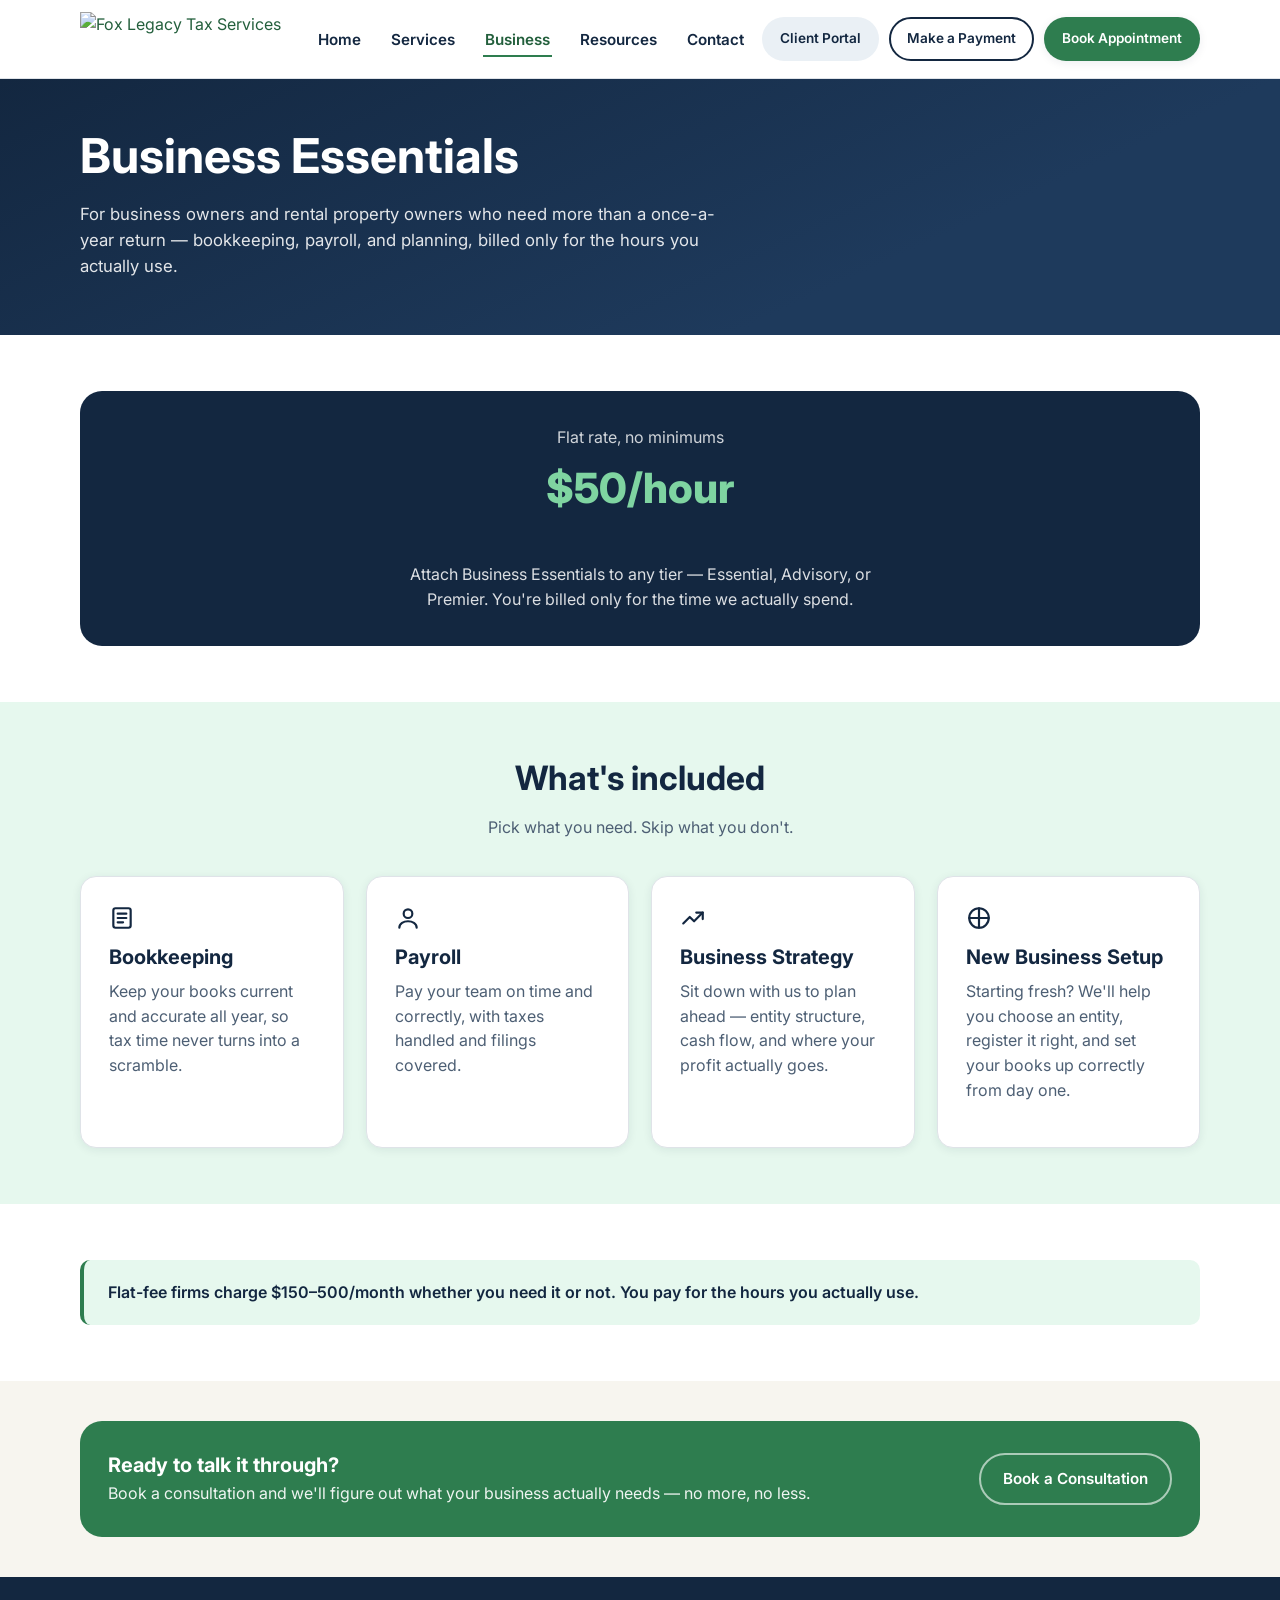
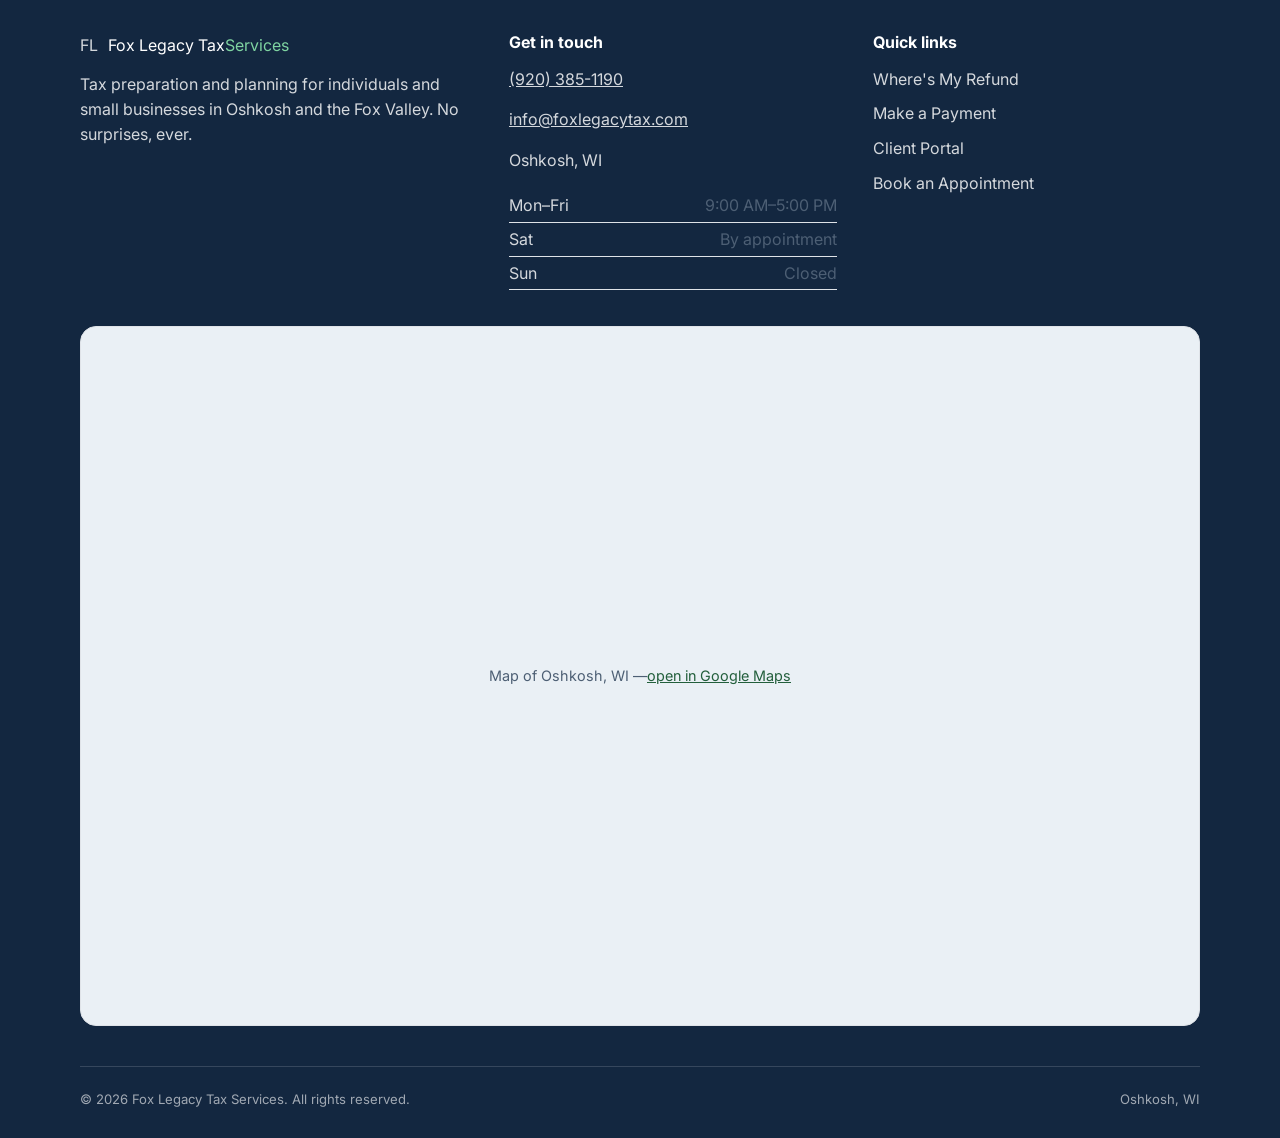
==== business.html @ 871ed2b9 "Initial Fox Legacy Tax website" ====
<!DOCTYPE html>
<html lang="en">
<head>
<meta charset="UTF-8">
<meta name="viewport" content="width=device-width, initial-scale=1.0">
<title>Bookkeeping Services Oshkosh WI | Business Essentials — Fox Legacy Tax</title>
<meta name="description" content="Bookkeeping, payroll, business strategy, and new business setup in Oshkosh, WI — billed at a flat $50/hour, only for the time you use. Attach to any tax tier.">
<link rel="canonical" href="business.html">
<link rel="preconnect" href="https://fonts.googleapis.com">
<link rel="preconnect" href="https://fonts.gstatic.com" crossorigin>
<link href="https://fonts.googleapis.com/css2?family=Inter:wght@400;500;600;700;800&display=swap" rel="stylesheet">
<link rel="stylesheet" href="styles.css">
</head>
<body data-page="business">
<a class="skip-link" href="#main">Skip to main content</a>

<header class="site-header">
  <div class="header-inner">
    <a class="logo" href="index.html">
      <img src="logo.png" alt="Fox Legacy Tax Services" class="logo-img">
    </a>

    <nav class="main-nav" aria-label="Primary">
      <ul>
        <li><a href="index.html">Home</a></li>
        <li><a href="services.html">Services</a></li>
        <li><a href="business.html" aria-current="page">Business</a></li>
        <li><a href="resources.html">Resources</a></li>
        <li><a href="contact.html">Contact</a></li>
      </ul>
    </nav>

    <div class="header-actions">
      <a class="btn btn-ghost btn-sm btn-portal" href="https://foxlegacytax.securefilepro.com/portal/#/login" target="_blank" rel="noopener">Client Portal</a>
      <a class="btn btn-outline btn-sm btn-payment" href="payment.html">Make a Payment</a>
      <a class="btn btn-primary btn-sm" href="https://calendar.app.google/As5t43ddRw9j4L8s5" target="_blank" rel="noopener">Book Appointment</a>
      <button class="hamburger" type="button" aria-expanded="false" aria-controls="mobile-menu" aria-label="Open menu">
        <svg viewBox="0 0 24 24" fill="none" stroke="currentColor" stroke-width="2" stroke-linecap="round" aria-hidden="true"><line x1="3" y1="6" x2="21" y2="6"/><line x1="3" y1="12" x2="21" y2="12"/><line x1="3" y1="18" x2="21" y2="18"/></svg>
      </button>
    </div>
  </div>

  <nav class="mobile-menu" id="mobile-menu" aria-label="Mobile">
    <ul>
      <li><a href="index.html">Home</a></li>
      <li><a href="services.html">Services</a></li>
      <li><a href="business.html" aria-current="page">Business</a></li>
      <li><a href="resources.html">Resources</a></li>
      <li><a href="contact.html">Contact</a></li>
      <li><hr class="mobile-divider"></li>
      <li><a href="https://foxlegacytax.securefilepro.com/portal/#/login" target="_blank" rel="noopener">Client Portal</a></li>
      <li><a href="payment.html">Make a Payment</a></li>
    </ul>
  </nav>
</header>

<main id="main">

  <section class="page-hero">
    <div class="container">
      <h1>Business Essentials</h1>
      <p>For business owners and rental property owners who need more than a once-a-year return — bookkeeping, payroll, and planning, billed only for the hours you actually use.</p>
    </div>
  </section>

  <section class="section-white">
    <div class="container">
      <div class="rate-banner">
        <p class="muted" style="color:rgba(255,255,255,0.8);margin-bottom:6px;">Flat rate, no minimums</p>
        <p class="rate">$50/hour</p>
        <p style="color:rgba(255,255,255,0.85);max-width:520px;margin:10px auto 0;">Attach Business Essentials to any tier — Essential, Advisory, or Premier. You're billed only for the time we actually spend.</p>
      </div>
    </div>
  </section>

  <section class="section-mint">
    <div class="container">
      <div class="section-head">
        <h2>What's included</h2>
        <p class="muted">Pick what you need. Skip what you don't.</p>
      </div>

      <div class="card-grid cols-4">
        <div class="card">
          <span class="icon-wrap" aria-hidden="true" style="margin-bottom:14px;display:flex;">
            <svg viewBox="0 0 24 24" fill="none" stroke="currentColor" stroke-width="2" stroke-linecap="round" stroke-linejoin="round" width="26" height="26"><rect x="4" y="3" width="16" height="18" rx="2"/><path d="M8 8h8M8 12h8M8 16h5"/></svg>
          </span>
          <h3>Bookkeeping</h3>
          <p class="muted">Keep your books current and accurate all year, so tax time never turns into a scramble.</p>
        </div>
        <div class="card">
          <span class="icon-wrap" aria-hidden="true" style="margin-bottom:14px;display:flex;">
            <svg viewBox="0 0 24 24" fill="none" stroke="currentColor" stroke-width="2" stroke-linecap="round" stroke-linejoin="round" width="26" height="26"><circle cx="12" cy="8" r="4"/><path d="M4 21c0-4 4-6 8-6s8 2 8 6"/></svg>
          </span>
          <h3>Payroll</h3>
          <p class="muted">Pay your team on time and correctly, with taxes handled and filings covered.</p>
        </div>
        <div class="card">
          <span class="icon-wrap" aria-hidden="true" style="margin-bottom:14px;display:flex;">
            <svg viewBox="0 0 24 24" fill="none" stroke="currentColor" stroke-width="2" stroke-linecap="round" stroke-linejoin="round" width="26" height="26"><path d="M3 17l6-6 4 4 8-8"/><path d="M15 7h6v6"/></svg>
          </span>
          <h3>Business Strategy</h3>
          <p class="muted">Sit down with us to plan ahead — entity structure, cash flow, and where your profit actually goes.</p>
        </div>
        <div class="card">
          <span class="icon-wrap" aria-hidden="true" style="margin-bottom:14px;display:flex;">
            <svg viewBox="0 0 24 24" fill="none" stroke="currentColor" stroke-width="2" stroke-linecap="round" stroke-linejoin="round" width="26" height="26"><path d="M12 3v18M3 12h18"/><circle cx="12" cy="12" r="9"/></svg>
          </span>
          <h3>New Business Setup</h3>
          <p class="muted">Starting fresh? We'll help you choose an entity, register it right, and set your books up correctly from day one.</p>
        </div>
      </div>
    </div>
  </section>

  <section class="section-white">
    <div class="container">
      <div class="comparison-line">
        Flat-fee firms charge $150–500/month whether you need it or not. You pay for the hours you actually use.
      </div>
    </div>
  </section>

  <section class="section-tight">
    <div class="container">
      <div class="referral-banner">
        <div>
          <h3>Ready to talk it through?</h3>
          <p>Book a consultation and we'll figure out what your business actually needs — no more, no less.</p>
        </div>
        <a class="btn btn-outline-light" href="https://calendar.app.google/As5t43ddRw9j4L8s5" target="_blank" rel="noopener">Book a Consultation</a>
      </div>
    </div>
  </section>

</main>

<footer class="site-footer">
  <div class="container">
    <div class="footer-grid">
      <div>
        <a class="footer-logo" href="index.html">
          <span class="logo-mark" aria-hidden="true">FL</span>
          <span class="logo-word">Fox Legacy Tax<span>Services</span></span>
        </a>
        <p>Tax preparation and planning for individuals and small businesses in Oshkosh and the Fox Valley. No surprises, ever.</p>
      </div>

      <div>
        <h4>Get in touch</h4>
        <p><a href="tel:+19203851190">(920) 385-1190</a></p>
        <p><a href="mailto:info@foxlegacytax.com">info@foxlegacytax.com</a></p>
        <p>Oshkosh, WI<br><!-- TODO: add street address once confirmed --></p>
        <table class="hours-table footer-hours">
          <tbody>
            <tr><td>Mon–Fri</td><td>9:00 AM–5:00 PM</td></tr>
            <tr><td>Sat</td><td>By appointment</td></tr>
            <tr><td>Sun</td><td>Closed</td></tr>
          </tbody>
        </table>
      </div>

      <div>
        <h4>Quick links</h4>
        <ul class="footer-list">
          <li><a href="https://www.irs.gov/wheres-my-refund" target="_blank" rel="noopener">Where's My Refund</a></li>
          <li><a href="payment.html">Make a Payment</a></li>
          <li><a href="https://foxlegacytax.securefilepro.com/portal/#/login" target="_blank" rel="noopener">Client Portal</a></li>
          <li><a href="https://calendar.app.google/As5t43ddRw9j4L8s5" target="_blank" rel="noopener">Book an Appointment</a></li>
        </ul>
      </div>
    </div>

    <div class="map-embed" style="margin-top:36px;">
      <div class="map-fallback">Map of Oshkosh, WI — <a href="https://www.google.com/maps/place/Oshkosh,+WI" target="_blank" rel="noopener">open in Google Maps</a></div>
      <iframe src="https://maps.google.com/maps?q=Oshkosh,%20WI&z=12&output=embed" title="Map showing Oshkosh, Wisconsin" loading="lazy" referrerpolicy="no-referrer-when-downgrade"></iframe>
    </div>

    <div class="footer-bottom">
      <span>&copy; 2026 Fox Legacy Tax Services. All rights reserved.</span>
      <span>Oshkosh, WI</span>
    </div>
  </div>
</footer>

<script src="script.js"></script>
</body>
</html>
---- styles.css ----
/* ==========================================================================
   Fox Legacy Tax Services — shared stylesheet
   ========================================================================== */

:root {
  --navy: #132740;
  --navy-light: #1e3a5c;
  --navy-tint: #eaf0f5;
  --green: #2e7d4f;
  --green-dark: #235f3c;
  --gold: #ffd700;
  --gold-dark: #d4a824;
  --mint: #7fd4a1;
  --mint-tint: #e6f8ee;
  --off-white: #f7f5ef;
  --white: #ffffff;
  --ink: #132740;
  --muted: #4d5f74;
  --border: #dfe3e8;

  --radius-lg: 22px;
  --radius-md: 16px;
  --radius-sm: 10px;

  --shadow-sm: 0 2px 10px rgba(19, 39, 64, 0.08);
  --shadow-md: 0 10px 28px rgba(19, 39, 64, 0.14);

  --max-width: 1160px;

  --font-sans: 'Inter', -apple-system, BlinkMacSystemFont, 'Segoe UI', Helvetica, Arial, sans-serif;
}

*,
*::before,
*::after {
  box-sizing: border-box;
}

html {
  scroll-behavior: smooth;
}

body {
  margin: 0;
  font-family: var(--font-sans);
  color: var(--ink);
  background: var(--off-white);
  line-height: 1.55;
  -webkit-font-smoothing: antialiased;
}

img,
svg {
  max-width: 100%;
  display: block;
}

a {
  color: var(--green-dark);
}

a:focus-visible,
button:focus-visible,
input:focus-visible,
summary:focus-visible {
  outline: 3px solid var(--mint);
  outline-offset: 2px;
}

.container {
  width: 100%;
  max-width: var(--max-width);
  margin: 0 auto;
  padding: 0 20px;
}

h1, h2, h3, h4 {
  color: var(--navy);
  line-height: 1.2;
  margin: 0 0 0.5em;
}

h1 { font-size: clamp(2rem, 4.5vw, 3rem); }
h2 { font-size: clamp(1.5rem, 3vw, 2.1rem); }
h3 { font-size: 1.25rem; }

p { margin: 0 0 1em; }

.muted { color: var(--muted); }

.visually-hidden {
  position: absolute;
  width: 1px;
  height: 1px;
  padding: 0;
  margin: -1px;
  overflow: hidden;
  clip: rect(0, 0, 0, 0);
  white-space: nowrap;
  border: 0;
}

.skip-link {
  position: absolute;
  left: 10px;
  top: -60px;
  background: var(--navy);
  color: var(--white);
  padding: 10px 18px;
  border-radius: var(--radius-sm);
  z-index: 200;
  transition: top 0.15s ease;
}

.skip-link:focus {
  top: 10px;
}

/* ---------- Buttons ---------- */

.btn {
  display: inline-flex;
  align-items: center;
  justify-content: center;
  gap: 8px;
  font-family: var(--font-sans);
  font-weight: 600;
  font-size: 0.95rem;
  text-decoration: none;
  padding: 12px 22px;
  border-radius: 999px;
  border: 2px solid transparent;
  cursor: pointer;
  transition: transform 0.12s ease, box-shadow 0.12s ease, background 0.15s ease, color 0.15s ease;
  white-space: nowrap;
}

.btn:hover {
  transform: translateY(-1px);
}

.btn-primary {
  background: var(--green);
  color: var(--white);
  box-shadow: var(--shadow-sm);
}

.btn-primary:hover {
  background: var(--green-dark);
  color: var(--white);
}

.btn-outline {
  background: transparent;
  border-color: var(--navy);
  color: var(--navy);
}

.btn-outline:hover {
  background: var(--navy);
  color: var(--white);
}

.btn-outline-light {
  background: transparent;
  border-color: rgba(255, 255, 255, 0.6);
  color: var(--white);
}

.btn-outline-light:hover {
  background: var(--white);
  color: var(--navy);
}

.btn-ghost {
  background: var(--navy-tint);
  color: var(--navy);
}

.btn-ghost:hover {
  background: var(--border);
}

.btn-sm {
  padding: 9px 16px;
  font-size: 0.85rem;
}

.btn-block {
  width: 100%;
}

/* ---------- Header ---------- */

.site-header {
  position: sticky;
  top: 0;
  z-index: 100;
  background: var(--white);
  border-bottom: 1px solid var(--border);
}

.header-inner {
  max-width: var(--max-width);
  margin: 0 auto;
  padding: 12px 20px;
  display: flex;
  align-items: center;
  gap: 16px;
}

.logo {
  display: flex;
  align-items: center;
  gap: 10px;
  text-decoration: none;
  flex-shrink: 0;
  margin-right: auto;
}

.logo-img {
  height: 54px;
  width: auto;
  max-width: 240px;
}

@media (max-width: 480px) {
  .logo-img {
    height: 48px;
  }
}

.main-nav {
  display: none;
}

.main-nav ul {
  display: flex;
  list-style: none;
  margin: 0;
  padding: 0;
  gap: 26px;
}

.main-nav a {
  text-decoration: none;
  color: var(--navy);
  font-weight: 600;
  font-size: 0.95rem;
  padding: 6px 2px;
  border-bottom: 2px solid transparent;
}

.main-nav a:hover {
  color: var(--green-dark);
}

.main-nav a[aria-current="page"] {
  border-bottom-color: var(--green);
  color: var(--green-dark);
}

.header-actions {
  display: flex;
  align-items: center;
  gap: 10px;
}

.header-actions .btn-portal,
.header-actions .btn-payment {
  display: none;
}

.hamburger {
  display: inline-flex;
  align-items: center;
  justify-content: center;
  width: 44px;
  height: 44px;
  border-radius: var(--radius-sm);
  border: 1px solid var(--border);
  background: var(--white);
  cursor: pointer;
  flex-shrink: 0;
}

.hamburger svg {
  width: 22px;
  height: 22px;
}

.mobile-menu {
  display: none;
  border-top: 1px solid var(--border);
  background: var(--white);
}

.mobile-menu.is-open {
  display: block;
}

.mobile-menu ul {
  list-style: none;
  margin: 0;
  padding: 10px 20px 20px;
  display: flex;
  flex-direction: column;
  gap: 4px;
}

.mobile-menu a {
  display: block;
  padding: 12px 6px;
  text-decoration: none;
  color: var(--navy);
  font-weight: 600;
  border-bottom: 1px solid var(--border);
}

.mobile-menu a[aria-current="page"] {
  color: var(--green-dark);
}

.mobile-menu .mobile-divider {
  border: none;
  border-top: 1px solid var(--border);
  margin: 6px 0;
}

@media (min-width: 900px) {
  .main-nav {
    display: block;
  }

  .header-actions .btn-portal,
  .header-actions .btn-payment {
    display: inline-flex;
  }

  .hamburger,
  .mobile-menu {
    display: none !important;
  }
}

/* Keep the logo + "Book Appointment" + hamburger from overflowing on narrow phones */
@media (max-width: 480px) {
  .header-inner {
    padding: 10px 14px;
    gap: 8px;
  }

  .logo-mark {
    width: 36px;
    height: 36px;
    border-radius: 10px;
    font-size: 0.9rem;
  }

  .logo-word {
    font-size: 0.95rem;
  }

  .logo-word span {
    font-size: 0.6rem;
  }

  .header-actions {
    gap: 8px;
  }

  .header-actions .btn-primary.btn-sm {
    padding: 8px 14px;
    font-size: 0.8rem;
  }

  .hamburger {
    width: 40px;
    height: 40px;
  }
}

/* ---------- Hero ---------- */

.hero {
  background: linear-gradient(155deg, var(--navy) 0%, var(--navy-light) 70%);
  color: var(--white);
  padding: 64px 0 72px;
}

.hero-inner {
  max-width: 760px;
}

.hero .eyebrow {
  display: inline-block;
  background: rgba(127, 212, 161, 0.18);
  color: var(--mint);
  font-weight: 700;
  font-size: 0.8rem;
  letter-spacing: 0.06em;
  text-transform: uppercase;
  padding: 6px 14px;
  border-radius: 999px;
  margin-bottom: 18px;
}

.hero h1 {
  color: var(--white);
  margin-bottom: 0.4em;
}

.hero p.lead {
  color: rgba(255, 255, 255, 0.88);
  font-size: 1.1rem;
  max-width: 620px;
}

.hero-actions {
  display: flex;
  flex-wrap: wrap;
  gap: 14px;
  margin-top: 28px;
}

/* small page header used on interior pages */
.page-hero {
  background: linear-gradient(155deg, var(--navy) 0%, var(--navy-light) 70%);
  color: var(--white);
  padding: 48px 0 56px;
}

.page-hero h1 {
  color: var(--white);
  margin-bottom: 0.35em;
}

.page-hero p {
  color: rgba(255, 255, 255, 0.88);
  max-width: 640px;
  font-size: 1.05rem;
  margin-bottom: 0;
}

/* ---------- Sections ---------- */

section {
  padding: 56px 0;
}

.section-tight {
  padding: 40px 0;
}

.section-navy {
  background: var(--navy);
  color: var(--white);
}

.section-navy h2 {
  color: var(--white);
}

.section-mint {
  background: var(--mint-tint);
}

.section-white {
  background: var(--white);
}

.section-head {
  max-width: 680px;
  margin: 0 auto 36px;
  text-align: center;
}

.section-head.align-left {
  margin-left: 0;
  text-align: left;
}

/* ---------- Positioning band ---------- */

.positioning {
  background: var(--white);
  border-radius: var(--radius-lg);
  padding: 40px;
  box-shadow: var(--shadow-sm);
  max-width: 900px;
  margin: -40px auto 0;
  position: relative;
  z-index: 2;
}

.positioning p {
  font-size: 1.08rem;
  color: var(--navy);
  margin: 0;
}

/* ---------- Cards grid ---------- */

.card-grid {
  display: grid;
  grid-template-columns: 1fr;
  gap: 22px;
}

@media (min-width: 640px) {
  .card-grid.cols-2 { grid-template-columns: 1fr 1fr; }
  .card-grid.cols-4 { grid-template-columns: repeat(2, 1fr); }
}

@media (min-width: 960px) {
  .card-grid.cols-3 { grid-template-columns: repeat(3, 1fr); }
  .card-grid.cols-4 { grid-template-columns: repeat(4, 1fr); }
}

.card {
  background: var(--white);
  border-radius: var(--radius-md);
  padding: 28px;
  box-shadow: var(--shadow-sm);
  border: 1px solid var(--border);
}

/* quick access strip */

.quick-links {
  display: grid;
  grid-template-columns: 1fr;
  gap: 16px;
}

@media (min-width: 640px) {
  .quick-links { grid-template-columns: repeat(2, 1fr); }
}

@media (min-width: 960px) {
  .quick-links { grid-template-columns: repeat(4, 1fr); }
}

.quick-card {
  background: var(--white);
  border-radius: var(--radius-md);
  padding: 24px 20px;
  text-align: center;
  text-decoration: none;
  box-shadow: var(--shadow-sm);
  border: 2px solid transparent;
  transition: border-color 0.15s ease, transform 0.15s ease;
  display: flex;
  flex-direction: column;
  align-items: center;
  gap: 10px;
}

.quick-card:hover {
  border-color: var(--green);
  transform: translateY(-3px);
}

.quick-card .icon-wrap {
  width: 56px;
  height: 56px;
  border-radius: 50%;
  background: var(--mint-tint);
  display: flex;
  align-items: center;
  justify-content: center;
  color: var(--green-dark);
}

.quick-card .icon-wrap svg {
  width: 28px;
  height: 28px;
}

.quick-card strong {
  color: var(--navy);
  font-size: 1rem;
}

.quick-card span.detail {
  font-size: 0.85rem;
  color: var(--muted);
}

/* ---------- Referral banner ---------- */

.referral-banner {
  background: var(--green);
  color: var(--white);
  border-radius: var(--radius-lg);
  padding: 32px 28px;
  display: flex;
  flex-wrap: wrap;
  align-items: center;
  justify-content: space-between;
  gap: 20px;
}

.referral-banner h3 {
  color: var(--white);
  margin: 0 0 4px;
}

.referral-banner p {
  margin: 0;
  color: rgba(255, 255, 255, 0.92);
}

/* ---------- Tier staircase (services page) ---------- */

.tier-staircase {
  display: grid;
  grid-template-columns: 1fr;
  gap: 24px;
  align-items: end;
}

@media (min-width: 900px) {
  .tier-staircase {
    grid-template-columns: repeat(3, 1fr);
  }
}

.tier-card {
  background: var(--white);
  border-radius: var(--radius-lg);
  padding: 32px 28px;
  box-shadow: var(--shadow-sm);
  border: 1px solid var(--border);
  position: relative;
  display: flex;
  flex-direction: column;
}

.tier-card--premier {
  background: var(--green);
  color: var(--white);
  box-shadow: var(--shadow-md);
}

@media (min-width: 900px) {
  .tier-card--essential { align-self: end; }
  .tier-card--advisory { align-self: end; padding-bottom: 48px; }
  .tier-card--premier {
    align-self: stretch;
    padding-bottom: 56px;
    transform: translateY(-14px);
  }
}

.tier-card--premier h3,
.tier-card--premier .tier-price {
  color: var(--white);
}

.tier-card--premier .muted {
  color: rgba(255, 255, 255, 0.85);
}

.tier-card--premier .tier-list li::before {
  color: var(--mint);
}

.tier-badge {
  position: absolute;
  top: -14px;
  right: 24px;
  background: var(--navy);
  color: var(--white);
  font-size: 0.75rem;
  font-weight: 700;
  padding: 6px 14px;
  border-radius: 999px;
  letter-spacing: 0.03em;
}

.tier-price {
  font-size: 2.1rem;
  font-weight: 800;
  color: var(--navy);
  margin: 6px 0 2px;
}

.tier-price sup {
  font-size: 1rem;
  font-weight: 600;
}

.tier-list {
  list-style: none;
  margin: 18px 0 24px;
  padding: 0;
  flex-grow: 1;
}

.tier-list li {
  position: relative;
  padding-left: 26px;
  margin-bottom: 10px;
}

.tier-list li::before {
  content: "✓";
  position: absolute;
  left: 0;
  color: var(--green);
  font-weight: 700;
}

.tier-note {
  font-size: 0.85rem;
  text-align: center;
  color: var(--muted);
  margin-top: 28px;
}

/* ---------- Quiz ---------- */

.quiz-card {
  background: var(--white);
  border-radius: var(--radius-lg);
  box-shadow: var(--shadow-sm);
  padding: 32px;
  max-width: 720px;
  margin: 0 auto;
}

.quiz-progress {
  display: flex;
  gap: 6px;
  margin-bottom: 22px;
}

.quiz-progress span {
  height: 6px;
  flex: 1;
  border-radius: 999px;
  background: var(--border);
}

.quiz-progress span.filled {
  background: var(--green);
}

.quiz-step {
  display: none;
  animation: fadeIn 0.25s ease;
}

.quiz-step.is-active {
  display: block;
}

@keyframes fadeIn {
  from { opacity: 0; transform: translateY(6px); }
  to { opacity: 1; transform: translateY(0); }
}

.quiz-options {
  display: grid;
  gap: 12px;
  margin-top: 18px;
}

.quiz-option {
  text-align: left;
  padding: 14px 18px;
  border-radius: var(--radius-sm);
  border: 2px solid var(--border);
  background: var(--off-white);
  font: inherit;
  font-weight: 600;
  color: var(--navy);
  cursor: pointer;
  transition: border-color 0.15s ease, background 0.15s ease;
}

.quiz-option:hover {
  border-color: var(--green);
  background: var(--mint-tint);
}

.quiz-result {
  display: none;
  text-align: center;
  animation: fadeIn 0.3s ease;
}

.quiz-result.is-active {
  display: block;
}

.quiz-result .result-tier {
  color: var(--green-dark);
  font-size: 1.6rem;
  font-weight: 800;
  margin-bottom: 6px;
}

.quiz-result-actions {
  display: flex;
  flex-wrap: wrap;
  gap: 12px;
  justify-content: center;
  margin-top: 22px;
}

.quiz-restart {
  background: none;
  border: none;
  color: var(--muted);
  text-decoration: underline;
  cursor: pointer;
  font: inherit;
  margin-top: 16px;
}

/* ---------- Estimator ---------- */

.estimator {
  background: var(--white);
  border-radius: var(--radius-lg);
  box-shadow: var(--shadow-sm);
  padding: 32px;
  display: grid;
  grid-template-columns: 1fr;
  gap: 28px;
}

@media (min-width: 900px) {
  .estimator {
    grid-template-columns: 1.3fr 1fr;
  }
}

.estimator-tier-select {
  display: flex;
  gap: 10px;
  flex-wrap: wrap;
  margin-bottom: 22px;
}

.tier-pill {
  padding: 10px 18px;
  border-radius: 999px;
  border: 2px solid var(--border);
  background: var(--off-white);
  font-weight: 700;
  cursor: pointer;
  font: inherit;
  color: var(--navy);
}

.tier-pill.is-selected {
  border-color: var(--green);
  background: var(--mint-tint);
  color: var(--green-dark);
}

.estimator-item {
  display: flex;
  align-items: center;
  justify-content: space-between;
  gap: 12px;
  padding: 12px 0;
  border-bottom: 1px solid var(--border);
}

.estimator-item:last-child {
  border-bottom: none;
}

.estimator-item-label {
  display: flex;
  align-items: flex-start;
  gap: 10px;
  font-weight: 600;
  color: var(--navy);
}

.estimator-item-label .item-price {
  display: block;
  font-weight: 500;
  color: var(--muted);
  font-size: 0.85rem;
}

.estimator-control {
  display: flex;
  align-items: center;
  gap: 8px;
  flex-shrink: 0;
}

.stepper {
  display: flex;
  align-items: center;
  border: 1px solid var(--border);
  border-radius: 999px;
  overflow: hidden;
}

.stepper button {
  width: 32px;
  height: 32px;
  border: none;
  background: var(--off-white);
  font-size: 1.1rem;
  cursor: pointer;
  color: var(--navy);
}

.stepper output {
  width: 30px;
  text-align: center;
  font-weight: 700;
}

@media (max-width: 480px) {
  .estimator-item {
    flex-direction: column;
    align-items: flex-start;
    gap: 10px;
  }

  .estimator-control {
    align-self: flex-start;
  }
}

input[type="checkbox"].check-toggle {
  width: 22px;
  height: 22px;
  accent-color: var(--green);
}

.estimator-summary {
  background: var(--navy);
  color: var(--white);
  border-radius: var(--radius-md);
  padding: 26px;
  align-self: start;
  position: sticky;
  top: 90px;
}

.estimator-summary h3 {
  color: var(--white);
  margin-bottom: 4px;
}

.estimator-total {
  font-size: 2.4rem;
  font-weight: 800;
  color: var(--mint);
  margin: 10px 0;
}

.estimator-summary .disclaimer {
  font-size: 0.82rem;
  color: rgba(255, 255, 255, 0.75);
  margin-top: 14px;
}

/* ---------- Business page ---------- */

.rate-banner {
  background: var(--navy);
  color: var(--white);
  border-radius: var(--radius-lg);
  padding: 34px;
  text-align: center;
}

.rate-banner .rate {
  font-size: 2.6rem;
  font-weight: 800;
  color: var(--mint);
}

.comparison-line {
  background: var(--mint-tint);
  border-left: 4px solid var(--green);
  border-radius: var(--radius-sm);
  padding: 20px 24px;
  font-weight: 600;
  color: var(--navy);
}

/* ---------- Resources ---------- */

.resource-card {
  background: var(--white);
  border-radius: var(--radius-lg);
  box-shadow: var(--shadow-sm);
  border: 1px solid var(--border);
  overflow: hidden;
}

.resource-card > a.resource-link,
.resource-card summary {
  display: flex;
  align-items: center;
  gap: 18px;
  padding: 24px 28px;
  cursor: pointer;
  text-decoration: none;
  color: inherit;
  list-style: none;
}

.resource-card summary::-webkit-details-marker {
  display: none;
}

.resource-card .icon-wrap {
  width: 50px;
  height: 50px;
  border-radius: 50%;
  background: var(--mint-tint);
  color: var(--green-dark);
  display: flex;
  align-items: center;
  justify-content: center;
  flex-shrink: 0;
}

.resource-card .icon-wrap svg {
  width: 26px;
  height: 26px;
}

.resource-card h3 {
  margin: 0 0 2px;
}

.resource-card p {
  margin: 0;
  color: var(--muted);
  font-size: 0.92rem;
}

.resource-card .chevron {
  margin-left: auto;
  color: var(--muted);
  flex-shrink: 0;
  transition: transform 0.15s ease;
}

details.resource-card[open] .chevron {
  transform: rotate(45deg);
}

.resource-body {
  padding: 0 28px 26px 28px + 68px;
  padding: 0 28px 26px 96px;
  color: var(--muted);
}

.resource-body ul {
  margin: 0;
  padding-left: 20px;
}

.resource-body li {
  margin-bottom: 8px;
}

@media (max-width: 560px) {
  .resource-body {
    padding: 0 20px 22px 20px;
  }
}

/* ---------- Payment page ---------- */

.payment-card {
  background: var(--white);
  border-radius: var(--radius-lg);
  box-shadow: var(--shadow-md);
  padding: 44px;
  max-width: 620px;
  margin: 0 auto;
  text-align: center;
}

.payment-card .processor-badge {
  display: inline-flex;
  align-items: center;
  gap: 8px;
  background: var(--navy-tint);
  color: var(--navy);
  font-weight: 700;
  font-size: 0.85rem;
  padding: 8px 16px;
  border-radius: 999px;
  margin-bottom: 20px;
}

.pay-cta {
  font-size: 1.1rem;
  padding: 18px 36px;
  margin: 18px 0;
}

.payment-alt {
  display: grid;
  gap: 14px;
  margin-top: 32px;
  text-align: left;
}

@media (min-width: 640px) {
  .payment-alt { grid-template-columns: 1fr 1fr; }
}

.payment-alt .card {
  text-align: left;
}

/* ---------- Contact page ---------- */

.contact-grid {
  display: grid;
  grid-template-columns: 1fr;
  gap: 32px;
}

@media (min-width: 960px) {
  .contact-grid {
    grid-template-columns: 1fr 1fr;
  }
}

.contact-detail {
  display: flex;
  align-items: flex-start;
  gap: 14px;
  margin-bottom: 20px;
}

.contact-detail .icon-wrap {
  width: 44px;
  height: 44px;
  border-radius: 50%;
  background: var(--mint-tint);
  color: var(--green-dark);
  display: flex;
  align-items: center;
  justify-content: center;
  flex-shrink: 0;
}

.contact-detail .icon-wrap svg {
  width: 22px;
  height: 22px;
}

.contact-detail a {
  color: var(--navy);
  font-weight: 700;
  text-decoration: none;
  font-size: 1.05rem;
}

.contact-detail a:hover {
  color: var(--green-dark);
}

.hours-table {
  width: 100%;
  border-collapse: collapse;
  margin-top: 8px;
}

.hours-table td {
  padding: 8px 0;
  border-bottom: 1px solid var(--border);
}

.hours-table td:last-child {
  text-align: right;
  color: var(--muted);
}

.map-embed {
  border-radius: var(--radius-md);
  overflow: hidden;
  border: 1px solid var(--border);
  aspect-ratio: 16 / 10;
  background: var(--navy-tint);
  position: relative;
}

.map-embed iframe {
  width: 100%;
  height: 100%;
  border: 0;
  position: relative;
  z-index: 1;
}

.map-embed .map-fallback {
  position: absolute;
  inset: 0;
  display: flex;
  align-items: center;
  justify-content: center;
  text-align: center;
  padding: 20px;
  color: var(--muted);
  font-size: 0.9rem;
}

.form-field {
  margin-bottom: 18px;
}

.form-field label {
  display: block;
  font-weight: 700;
  color: var(--navy);
  margin-bottom: 6px;
  font-size: 0.92rem;
}

.form-field input,
.form-field textarea {
  width: 100%;
  padding: 12px 14px;
  border-radius: var(--radius-sm);
  border: 1px solid var(--border);
  font: inherit;
  background: var(--off-white);
  color: var(--ink);
}

.form-field textarea {
  min-height: 130px;
  resize: vertical;
}

.form-note {
  font-size: 0.85rem;
  color: var(--muted);
  margin-top: 10px;
}

.walkins-note {
  display: inline-flex;
  align-items: center;
  gap: 8px;
  background: var(--mint-tint);
  color: var(--green-dark);
  font-weight: 700;
  padding: 8px 16px;
  border-radius: 999px;
  font-size: 0.9rem;
  margin-bottom: 18px;
}

/* ---------- Footer ---------- */

.site-footer {
  background: var(--navy);
  color: rgba(255, 255, 255, 0.9);
  padding: 56px 0 28px;
}

.footer-grid {
  display: grid;
  grid-template-columns: 1fr;
  gap: 36px;
}

@media (min-width: 720px) {
  .footer-grid {
    grid-template-columns: 1.2fr 1fr 1fr;
  }
}

.footer-grid h4 {
  color: var(--white);
  font-size: 1rem;
  margin-bottom: 14px;
}

.footer-logo {
  display: flex;
  align-items: center;
  gap: 10px;
  margin-bottom: 14px;
  text-decoration: none;
}

.footer-logo .logo-word {
  color: var(--white);
}

.footer-logo .logo-word span {
  color: var(--mint);
}

.footer-grid p,
.footer-grid a {
  color: rgba(255, 255, 255, 0.82);
}

.footer-list {
  list-style: none;
  margin: 0;
  padding: 0;
}

.footer-list li {
  margin-bottom: 10px;
}

.footer-list a {
  text-decoration: none;
  display: inline-flex;
  align-items: center;
  gap: 8px;
}

.footer-list a:hover {
  color: var(--mint);
}

.footer-hours td {
  padding: 4px 0;
  color: rgba(255, 255, 255, 0.82);
}

.footer-hours td:last-child {
  text-align: right;
}

.footer-bottom {
  border-top: 1px solid rgba(255, 255, 255, 0.15);
  margin-top: 40px;
  padding-top: 22px;
  font-size: 0.82rem;
  color: rgba(255, 255, 255, 0.6);
  display: flex;
  flex-wrap: wrap;
  gap: 10px;
  justify-content: space-between;
}

.footer-bottom a {
  color: rgba(255, 255, 255, 0.7);
}

/* ---------- Utility ---------- */

.text-center { text-align: center; }
.mt-0 { margin-top: 0; }
.mb-0 { margin-bottom: 0; }

.stack-actions {
  display: flex;
  flex-wrap: wrap;
  gap: 14px;
}
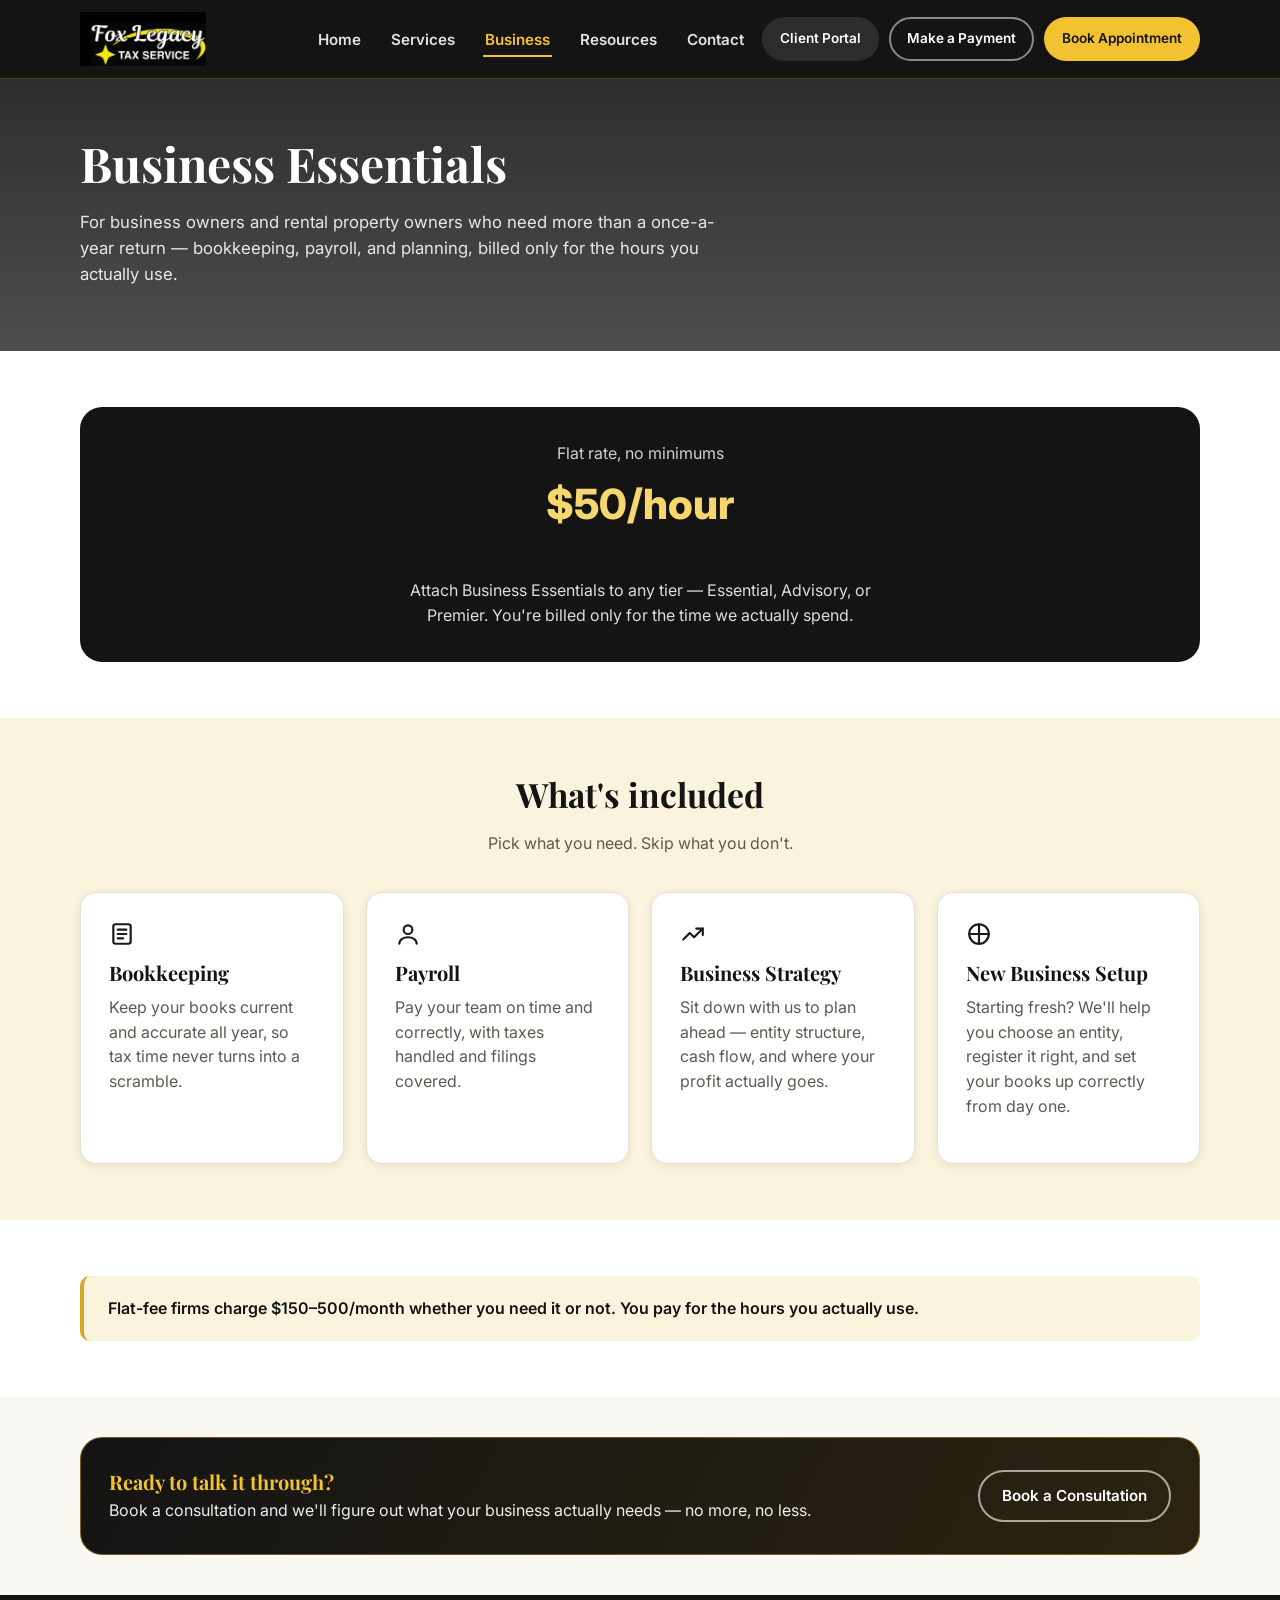
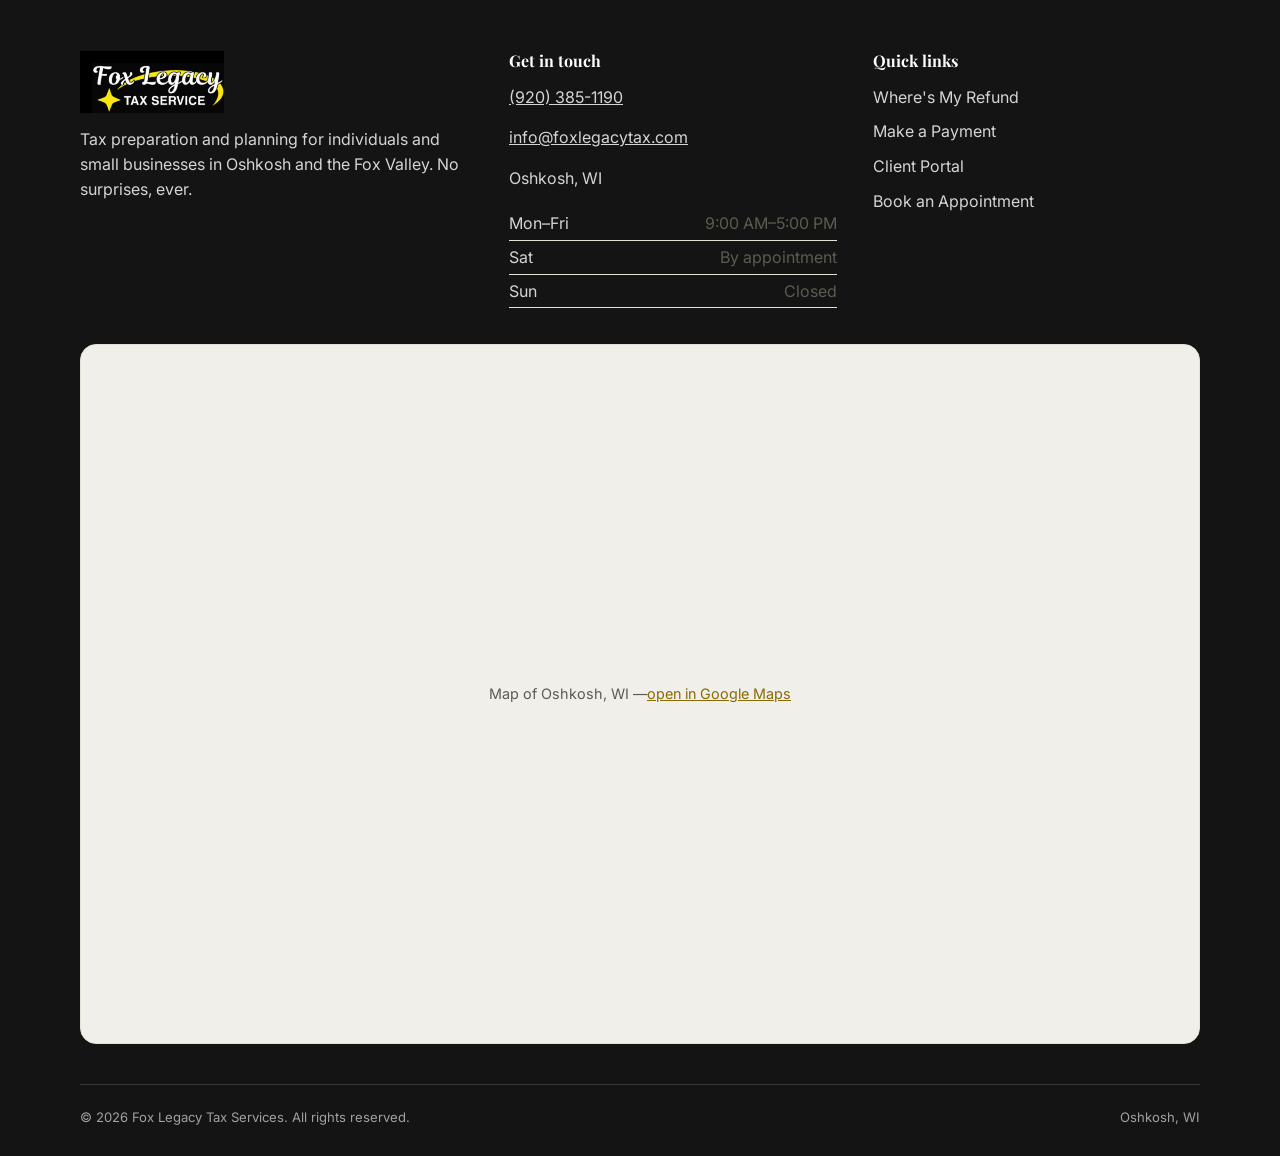
==== commit befb4979: "Restyle to black/gold brand palette with premium photography Co-Authored-By: Claude Fable 5 <noreply" ====
--- a/business.html
+++ b/business.html
@@ -8,7 +8,7 @@
 <link rel="canonical" href="business.html">
 <link rel="preconnect" href="https://fonts.googleapis.com">
 <link rel="preconnect" href="https://fonts.gstatic.com" crossorigin>
-<link href="https://fonts.googleapis.com/css2?family=Inter:wght@400;500;600;700;800&display=swap" rel="stylesheet">
+<link href="https://fonts.googleapis.com/css2?family=Inter:wght@400;500;600;700;800&family=Playfair+Display:wght@600;700&display=swap" rel="stylesheet">
 <link rel="stylesheet" href="styles.css">
 </head>
 <body data-page="business">
@@ -140,8 +140,7 @@
     <div class="footer-grid">
       <div>
         <a class="footer-logo" href="index.html">
-          <span class="logo-mark" aria-hidden="true">FL</span>
-          <span class="logo-word">Fox Legacy Tax<span>Services</span></span>
+          <img src="logo.png" alt="Fox Legacy Tax Services" class="logo-img">
         </a>
         <p>Tax preparation and planning for individuals and small businesses in Oshkosh and the Fox Valley. No surprises, ever.</p>
       </div>
--- a/styles.css
+++ b/styles.css
@@ -3,31 +3,33 @@
    ========================================================================== */
 
 :root {
-  --navy: #132740;
-  --navy-light: #1e3a5c;
-  --navy-tint: #eaf0f5;
-  --green: #2e7d4f;
-  --green-dark: #235f3c;
-  --gold: #ffd700;
-  --gold-dark: #d4a824;
-  --mint: #7fd4a1;
-  --mint-tint: #e6f8ee;
-  --off-white: #f7f5ef;
+  /* Palette drawn from the Fox Legacy logo: black plate, white script, gold star */
+  --navy: #141414;            /* rich black — headings, dark sections, footer */
+  --navy-light: #262622;
+  --navy-tint: #f1efe9;
+  --green: #d4a824;           /* satin gold — primary accent */
+  --green-dark: #8a6a06;      /* dark gold — links & icons on light backgrounds */
+  --gold: #f2c230;            /* bright gold — pops on dark backgrounds */
+  --gold-dark: #8a6a06;
+  --mint: #f5d76e;            /* light gold — highlights on dark */
+  --mint-tint: #faf4de;       /* soft cream */
+  --off-white: #faf8f2;
   --white: #ffffff;
-  --ink: #132740;
-  --muted: #4d5f74;
-  --border: #dfe3e8;
+  --ink: #191919;
+  --muted: #5d5a50;
+  --border: #e6e1d5;
 
   --radius-lg: 22px;
   --radius-md: 16px;
   --radius-sm: 10px;
 
-  --shadow-sm: 0 2px 10px rgba(19, 39, 64, 0.08);
-  --shadow-md: 0 10px 28px rgba(19, 39, 64, 0.14);
+  --shadow-sm: 0 2px 10px rgba(20, 20, 20, 0.08);
+  --shadow-md: 0 10px 28px rgba(20, 20, 20, 0.16);
 
   --max-width: 1160px;
 
   --font-sans: 'Inter', -apple-system, BlinkMacSystemFont, 'Segoe UI', Helvetica, Arial, sans-serif;
+  --font-serif: 'Playfair Display', Georgia, 'Times New Roman', serif;
 }
 
 *,
@@ -76,6 +78,7 @@
 
 h1, h2, h3, h4 {
   color: var(--navy);
+  font-family: var(--font-serif);
   line-height: 1.2;
   margin: 0 0 0.5em;
 }
@@ -140,14 +143,14 @@
 }
 
 .btn-primary {
-  background: var(--green);
-  color: var(--white);
+  background: var(--gold);
+  color: #141414;
   box-shadow: var(--shadow-sm);
 }
 
 .btn-primary:hover {
-  background: var(--green-dark);
-  color: var(--white);
+  background: #d9a91b;
+  color: #141414;
 }
 
 .btn-outline {
@@ -196,8 +199,28 @@
   position: sticky;
   top: 0;
   z-index: 100;
+  background: #141414;
+  border-bottom: 1px solid rgba(242, 194, 48, 0.25);
+}
+
+/* Light-on-dark variants for the header buttons */
+.site-header .btn-ghost {
+  background: rgba(255, 255, 255, 0.1);
+  color: var(--white);
+}
+
+.site-header .btn-ghost:hover {
+  background: rgba(255, 255, 255, 0.2);
+}
+
+.site-header .btn-outline {
+  border-color: rgba(255, 255, 255, 0.5);
+  color: var(--white);
+}
+
+.site-header .btn-outline:hover {
   background: var(--white);
-  border-bottom: 1px solid var(--border);
+  color: #141414;
 }
 
 .header-inner {
@@ -244,7 +267,7 @@
 
 .main-nav a {
   text-decoration: none;
-  color: var(--navy);
+  color: rgba(255, 255, 255, 0.88);
   font-weight: 600;
   font-size: 0.95rem;
   padding: 6px 2px;
@@ -252,12 +275,12 @@
 }
 
 .main-nav a:hover {
-  color: var(--green-dark);
+  color: var(--gold);
 }
 
 .main-nav a[aria-current="page"] {
-  border-bottom-color: var(--green);
-  color: var(--green-dark);
+  border-bottom-color: var(--gold);
+  color: var(--gold);
 }
 
 .header-actions {
@@ -278,8 +301,9 @@
   width: 44px;
   height: 44px;
   border-radius: var(--radius-sm);
-  border: 1px solid var(--border);
-  background: var(--white);
+  border: 1px solid rgba(255, 255, 255, 0.35);
+  background: transparent;
+  color: var(--white);
   cursor: pointer;
   flex-shrink: 0;
 }
@@ -291,8 +315,8 @@
 
 .mobile-menu {
   display: none;
-  border-top: 1px solid var(--border);
-  background: var(--white);
+  border-top: 1px solid rgba(255, 255, 255, 0.12);
+  background: #141414;
 }
 
 .mobile-menu.is-open {
@@ -312,18 +336,18 @@
   display: block;
   padding: 12px 6px;
   text-decoration: none;
-  color: var(--navy);
+  color: rgba(255, 255, 255, 0.9);
   font-weight: 600;
-  border-bottom: 1px solid var(--border);
+  border-bottom: 1px solid rgba(255, 255, 255, 0.1);
 }
 
 .mobile-menu a[aria-current="page"] {
-  color: var(--green-dark);
+  color: var(--gold);
 }
 
 .mobile-menu .mobile-divider {
   border: none;
-  border-top: 1px solid var(--border);
+  border-top: 1px solid rgba(255, 255, 255, 0.18);
   margin: 6px 0;
 }
 
@@ -350,21 +374,6 @@
     gap: 8px;
   }
 
-  .logo-mark {
-    width: 36px;
-    height: 36px;
-    border-radius: 10px;
-    font-size: 0.9rem;
-  }
-
-  .logo-word {
-    font-size: 0.95rem;
-  }
-
-  .logo-word span {
-    font-size: 0.6rem;
-  }
-
   .header-actions {
     gap: 8px;
   }
@@ -383,9 +392,11 @@
 /* ---------- Hero ---------- */
 
 .hero {
-  background: linear-gradient(155deg, var(--navy) 0%, var(--navy-light) 70%);
-  color: var(--white);
-  padding: 64px 0 72px;
+  background:
+    linear-gradient(rgba(12, 12, 12, 0.84), rgba(12, 12, 12, 0.66)),
+    url('https://images.unsplash.com/photo-1600880292203-757bb62b4baf?auto=format&fit=crop&w=1800&q=80') center / cover no-repeat;
+  color: var(--white);
+  padding: 88px 0 96px;
 }
 
 .hero-inner {
@@ -394,7 +405,7 @@
 
 .hero .eyebrow {
   display: inline-block;
-  background: rgba(127, 212, 161, 0.18);
+  background: rgba(242, 194, 48, 0.16);
   color: var(--mint);
   font-weight: 700;
   font-size: 0.8rem;
@@ -427,7 +438,38 @@
 .page-hero {
   background: linear-gradient(155deg, var(--navy) 0%, var(--navy-light) 70%);
   color: var(--white);
-  padding: 48px 0 56px;
+  padding: 56px 0 64px;
+}
+
+/* Per-page hero photography, always under a dark overlay for contrast */
+body[data-page="services"] .page-hero {
+  background:
+    linear-gradient(rgba(12, 12, 12, 0.86), rgba(12, 12, 12, 0.72)),
+    url('https://images.unsplash.com/photo-1554224155-6726b3ff858f?auto=format&fit=crop&w=1800&q=80') center / cover no-repeat;
+}
+
+body[data-page="business"] .page-hero {
+  background:
+    linear-gradient(rgba(12, 12, 12, 0.86), rgba(12, 12, 12, 0.72)),
+    url('https://images.unsplash.com/photo-1454165804606-c3d57bc86b40?auto=format&fit=crop&w=1800&q=80') center / cover no-repeat;
+}
+
+body[data-page="resources"] .page-hero {
+  background:
+    linear-gradient(rgba(12, 12, 12, 0.86), rgba(12, 12, 12, 0.72)),
+    url('https://images.unsplash.com/photo-1450101499163-c8848c66ca85?auto=format&fit=crop&w=1800&q=80') center / cover no-repeat;
+}
+
+body[data-page="contact"] .page-hero {
+  background:
+    linear-gradient(rgba(12, 12, 12, 0.86), rgba(12, 12, 12, 0.72)),
+    url('https://images.unsplash.com/photo-1497366216548-37526070297c?auto=format&fit=crop&w=1800&q=80') center / cover no-repeat;
+}
+
+body[data-page="payment"] .page-hero {
+  background:
+    linear-gradient(rgba(12, 12, 12, 0.86), rgba(12, 12, 12, 0.72)),
+    url('https://images.unsplash.com/photo-1556742049-0cfed4f6a45d?auto=format&fit=crop&w=1800&q=80') center / cover no-repeat;
 }
 
 .page-hero h1 {
@@ -590,7 +632,8 @@
 /* ---------- Referral banner ---------- */
 
 .referral-banner {
-  background: var(--green);
+  background: linear-gradient(120deg, #141414 0%, #2c2410 100%);
+  border: 1px solid rgba(242, 194, 48, 0.4);
   color: var(--white);
   border-radius: var(--radius-lg);
   padding: 32px 28px;
@@ -602,7 +645,7 @@
 }
 
 .referral-banner h3 {
-  color: var(--white);
+  color: var(--gold);
   margin: 0 0 4px;
 }
 
@@ -638,7 +681,8 @@
 }
 
 .tier-card--premier {
-  background: var(--green);
+  background: #141414;
+  border-color: #141414;
   color: var(--white);
   box-shadow: var(--shadow-md);
 }
@@ -670,8 +714,8 @@
   position: absolute;
   top: -14px;
   right: 24px;
-  background: var(--navy);
-  color: var(--white);
+  background: var(--gold);
+  color: #141414;
   font-size: 0.75rem;
   font-weight: 700;
   padding: 6px 14px;
@@ -708,7 +752,7 @@
   content: "✓";
   position: absolute;
   left: 0;
-  color: var(--green);
+  color: var(--green-dark);
   font-weight: 700;
 }
 
@@ -1298,12 +1342,9 @@
   text-decoration: none;
 }
 
-.footer-logo .logo-word {
-  color: var(--white);
-}
-
-.footer-logo .logo-word span {
-  color: var(--mint);
+.footer-logo .logo-img {
+  height: 62px;
+  width: auto;
 }
 
 .footer-grid p,
@@ -1368,3 +1409,32 @@
   flex-wrap: wrap;
   gap: 14px;
 }
+
+/* ---------- Split section (photo + copy) ---------- */
+
+.split {
+  display: grid;
+  grid-template-columns: 1fr;
+  gap: 32px;
+  align-items: center;
+}
+
+@media (min-width: 900px) {
+  .split {
+    grid-template-columns: 1fr 1fr;
+    gap: 56px;
+  }
+}
+
+.split-img {
+  border-radius: var(--radius-lg);
+  overflow: hidden;
+  box-shadow: var(--shadow-md);
+  aspect-ratio: 4 / 3;
+}
+
+.split-img img {
+  width: 100%;
+  height: 100%;
+  object-fit: cover;
+}
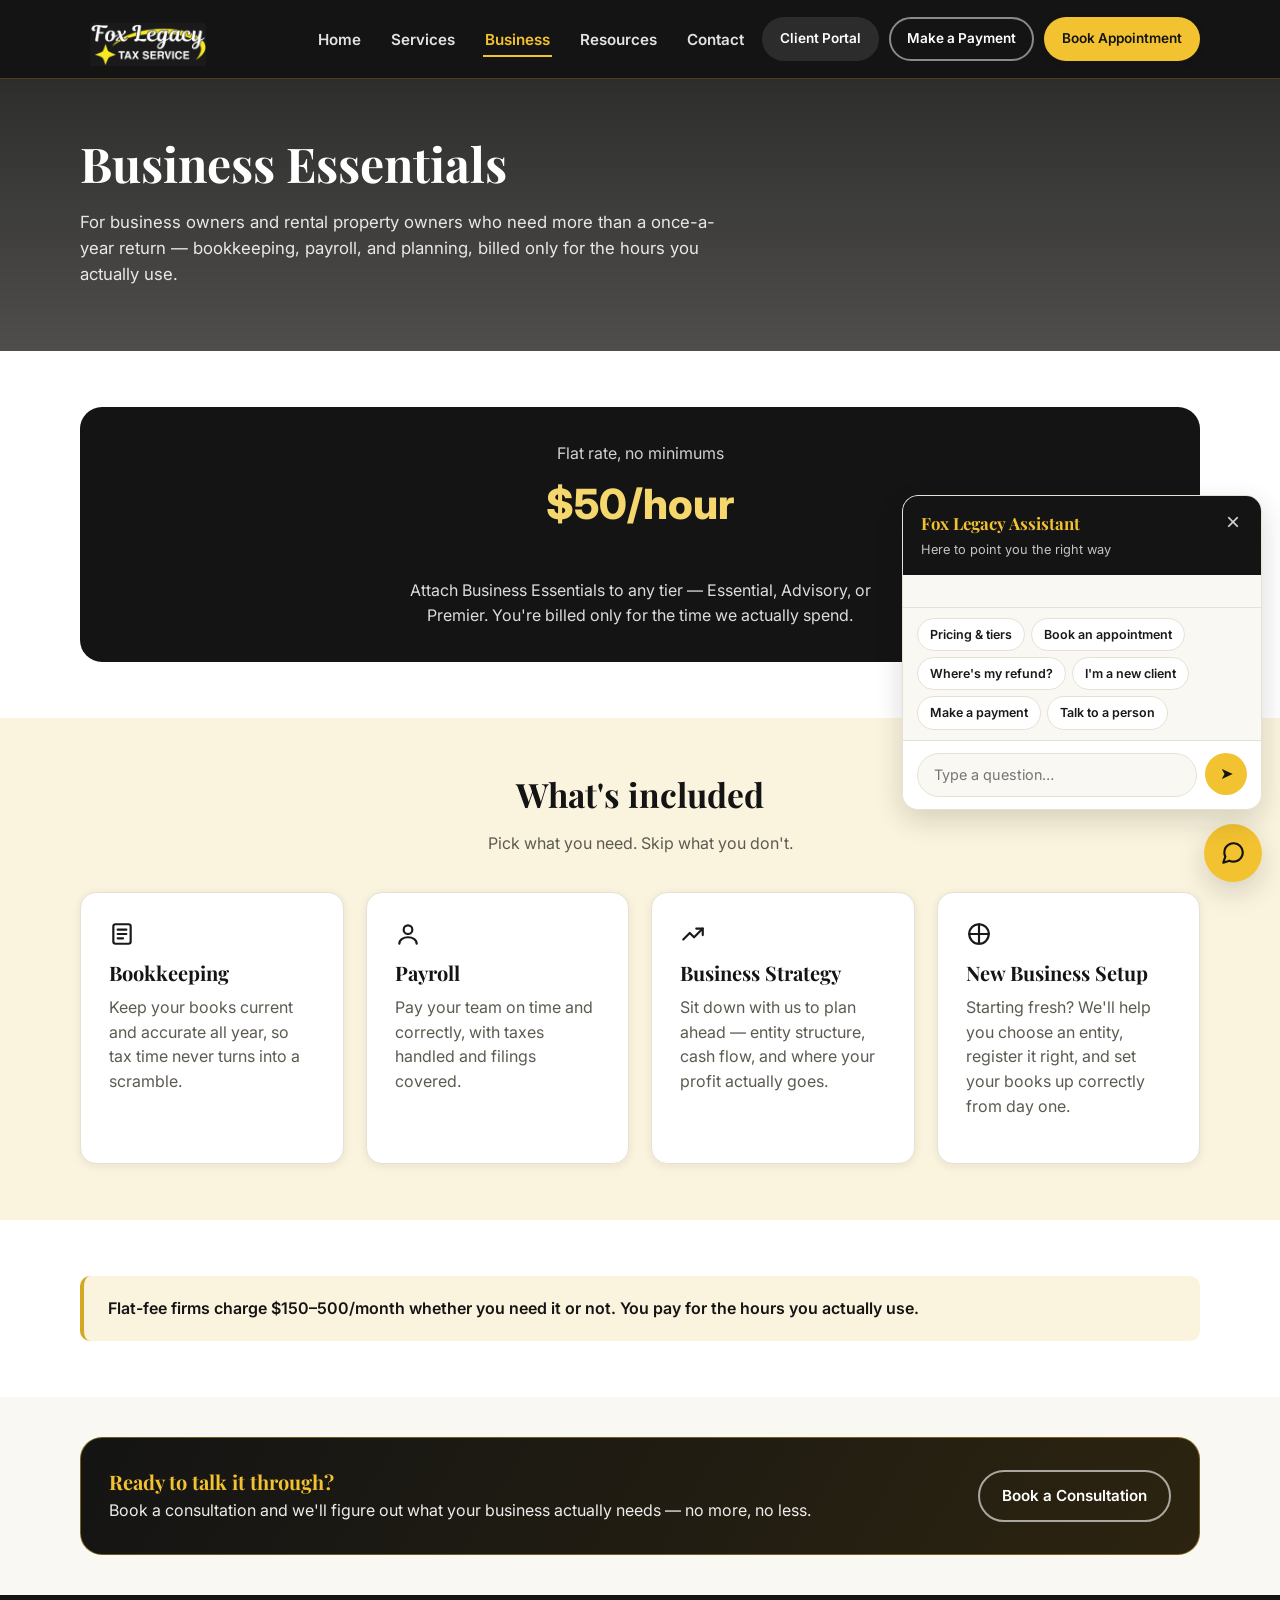
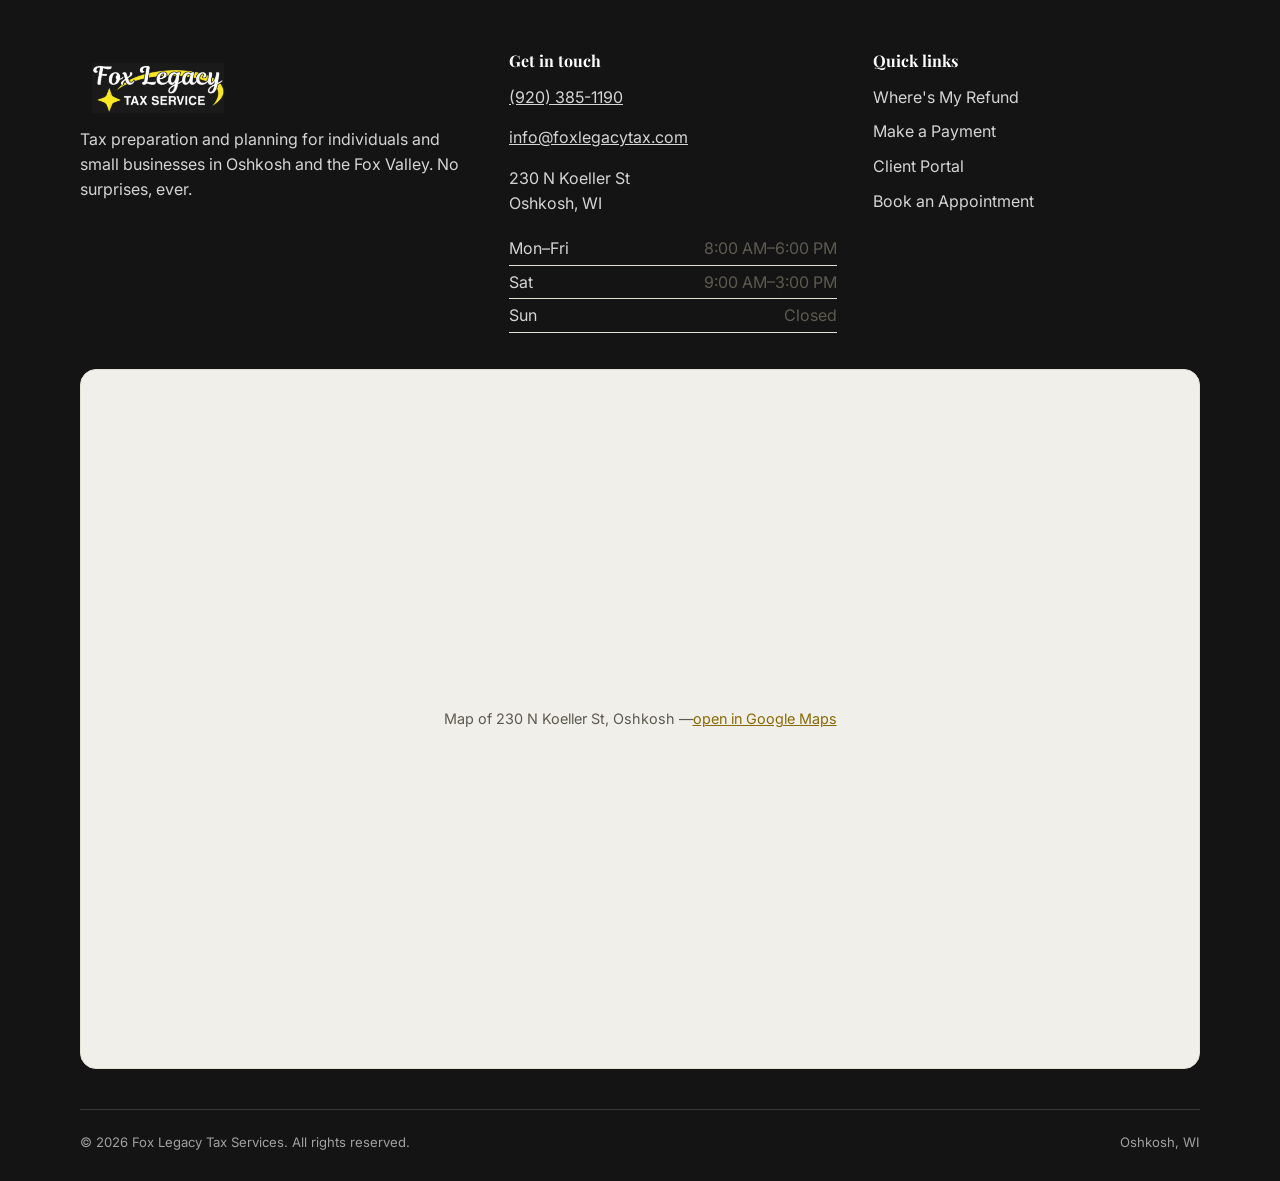
==== commit 617b8ec4: "Blend logo into dark header, add real address/hours, pin map to 230 N Koeller St Co-Authored-By: Cla" ====
--- a/business.html
+++ b/business.html
@@ -149,11 +149,11 @@
         <h4>Get in touch</h4>
         <p><a href="tel:+19203851190">(920) 385-1190</a></p>
         <p><a href="mailto:info@foxlegacytax.com">info@foxlegacytax.com</a></p>
-        <p>Oshkosh, WI<br><!-- TODO: add street address once confirmed --></p>
+        <p>230 N Koeller St<br>Oshkosh, WI</p>
         <table class="hours-table footer-hours">
           <tbody>
-            <tr><td>Mon–Fri</td><td>9:00 AM–5:00 PM</td></tr>
-            <tr><td>Sat</td><td>By appointment</td></tr>
+            <tr><td>Mon–Fri</td><td>8:00 AM–6:00 PM</td></tr>
+            <tr><td>Sat</td><td>9:00 AM–3:00 PM</td></tr>
             <tr><td>Sun</td><td>Closed</td></tr>
           </tbody>
         </table>
@@ -171,8 +171,8 @@
     </div>
 
     <div class="map-embed" style="margin-top:36px;">
-      <div class="map-fallback">Map of Oshkosh, WI — <a href="https://www.google.com/maps/place/Oshkosh,+WI" target="_blank" rel="noopener">open in Google Maps</a></div>
-      <iframe src="https://maps.google.com/maps?q=Oshkosh,%20WI&z=12&output=embed" title="Map showing Oshkosh, Wisconsin" loading="lazy" referrerpolicy="no-referrer-when-downgrade"></iframe>
+      <div class="map-fallback">Map of 230 N Koeller St, Oshkosh — <a href="https://www.google.com/maps/place/230+N+Koeller+St,+Oshkosh,+WI" target="_blank" rel="noopener">open in Google Maps</a></div>
+      <iframe src="https://maps.google.com/maps?q=Fox%20Legacy%20Tax%20Services%2C%20230%20N%20Koeller%20St%2C%20Oshkosh%2C%20WI&z=15&output=embed" title="Map showing Fox Legacy Tax Services at 230 N Koeller St, Oshkosh" loading="lazy" referrerpolicy="no-referrer-when-downgrade"></iframe>
     </div>
 
     <div class="footer-bottom">
--- a/styles.css
+++ b/styles.css
@@ -245,6 +245,9 @@
   height: 54px;
   width: auto;
   max-width: 240px;
+  /* The logo art sits on a black plate; screen-blending drops the plate into
+     the dark header/footer so only the white script and gold star show. */
+  mix-blend-mode: screen;
 }
 
 @media (max-width: 480px) {
@@ -1438,3 +1441,219 @@
   height: 100%;
   object-fit: cover;
 }
+
+/* ---------- Client helper chatbot ---------- */
+
+#flt-chat {
+  position: fixed;
+  right: 18px;
+  bottom: 18px;
+  z-index: 150;
+  font-family: var(--font-sans);
+}
+
+.chat-launcher {
+  width: 58px;
+  height: 58px;
+  border-radius: 50%;
+  border: none;
+  background: var(--gold);
+  color: #141414;
+  cursor: pointer;
+  box-shadow: var(--shadow-md);
+  display: flex;
+  align-items: center;
+  justify-content: center;
+  margin-left: auto;
+  transition: transform 0.12s ease, background 0.15s ease;
+}
+
+.chat-launcher:hover {
+  background: #d9a91b;
+  transform: translateY(-2px);
+}
+
+.chat-launcher svg {
+  width: 26px;
+  height: 26px;
+}
+
+.chat-panel {
+  position: absolute;
+  right: 0;
+  bottom: 72px;
+  width: min(360px, calc(100vw - 36px));
+  background: var(--white);
+  border-radius: var(--radius-md);
+  box-shadow: var(--shadow-md);
+  border: 1px solid var(--border);
+  overflow: hidden;
+  display: flex;
+  flex-direction: column;
+}
+
+.chat-head {
+  background: #141414;
+  color: var(--white);
+  padding: 14px 18px;
+  position: relative;
+}
+
+.chat-head strong {
+  display: block;
+  font-family: var(--font-serif);
+  font-size: 1.05rem;
+  color: var(--gold);
+}
+
+.chat-head span {
+  font-size: 0.8rem;
+  color: rgba(255, 255, 255, 0.75);
+}
+
+.chat-close {
+  position: absolute;
+  top: 10px;
+  right: 12px;
+  width: 32px;
+  height: 32px;
+  border: none;
+  background: transparent;
+  color: rgba(255, 255, 255, 0.8);
+  font-size: 1.5rem;
+  line-height: 1;
+  cursor: pointer;
+  border-radius: 50%;
+}
+
+.chat-close:hover {
+  color: var(--gold);
+}
+
+.chat-messages {
+  padding: 16px;
+  max-height: 300px;
+  overflow-y: auto;
+  display: flex;
+  flex-direction: column;
+  gap: 10px;
+  background: var(--off-white);
+}
+
+.chat-msg {
+  max-width: 85%;
+  padding: 10px 14px;
+  border-radius: 14px;
+  font-size: 0.9rem;
+  line-height: 1.45;
+}
+
+.chat-msg--bot {
+  background: var(--white);
+  border: 1px solid var(--border);
+  color: var(--ink);
+  align-self: flex-start;
+  border-bottom-left-radius: 4px;
+}
+
+.chat-msg--bot a {
+  color: var(--green-dark);
+  font-weight: 600;
+}
+
+.chat-msg--bot a.chat-cta {
+  display: inline-block;
+  background: var(--gold);
+  color: #141414;
+  font-weight: 700;
+  font-size: 0.85rem;
+  padding: 9px 16px;
+  border-radius: 999px;
+  text-decoration: none;
+  margin-top: 10px;
+  transition: background 0.15s ease;
+}
+
+.chat-msg--bot a.chat-cta:hover {
+  background: #d9a91b;
+}
+
+.chat-msg--user {
+  background: #141414;
+  color: var(--white);
+  align-self: flex-end;
+  border-bottom-right-radius: 4px;
+}
+
+.chat-chips {
+  display: flex;
+  flex-wrap: wrap;
+  gap: 6px;
+  padding: 10px 14px;
+  background: var(--off-white);
+  border-top: 1px solid var(--border);
+}
+
+.chat-chip {
+  border: 1px solid var(--border);
+  background: var(--white);
+  color: var(--ink);
+  font: inherit;
+  font-size: 0.78rem;
+  font-weight: 600;
+  padding: 6px 12px;
+  border-radius: 999px;
+  cursor: pointer;
+  transition: border-color 0.15s ease, background 0.15s ease;
+}
+
+.chat-chip:hover {
+  border-color: var(--gold);
+  background: var(--mint-tint);
+}
+
+.chat-input-row {
+  display: flex;
+  gap: 8px;
+  padding: 12px 14px;
+  background: var(--white);
+  border-top: 1px solid var(--border);
+}
+
+.chat-input-row input {
+  flex: 1;
+  border: 1px solid var(--border);
+  border-radius: 999px;
+  padding: 10px 16px;
+  font: inherit;
+  font-size: 0.9rem;
+  background: var(--off-white);
+  color: var(--ink);
+}
+
+.chat-send {
+  width: 42px;
+  height: 42px;
+  border-radius: 50%;
+  border: none;
+  background: var(--gold);
+  color: #141414;
+  font-size: 1rem;
+  cursor: pointer;
+  flex-shrink: 0;
+}
+
+.chat-send:hover {
+  background: #d9a91b;
+}
+
+@media (max-width: 480px) {
+  #flt-chat {
+    right: 12px;
+    bottom: 12px;
+  }
+
+  .chat-messages {
+    max-height: 46vh;
+  }
+}
